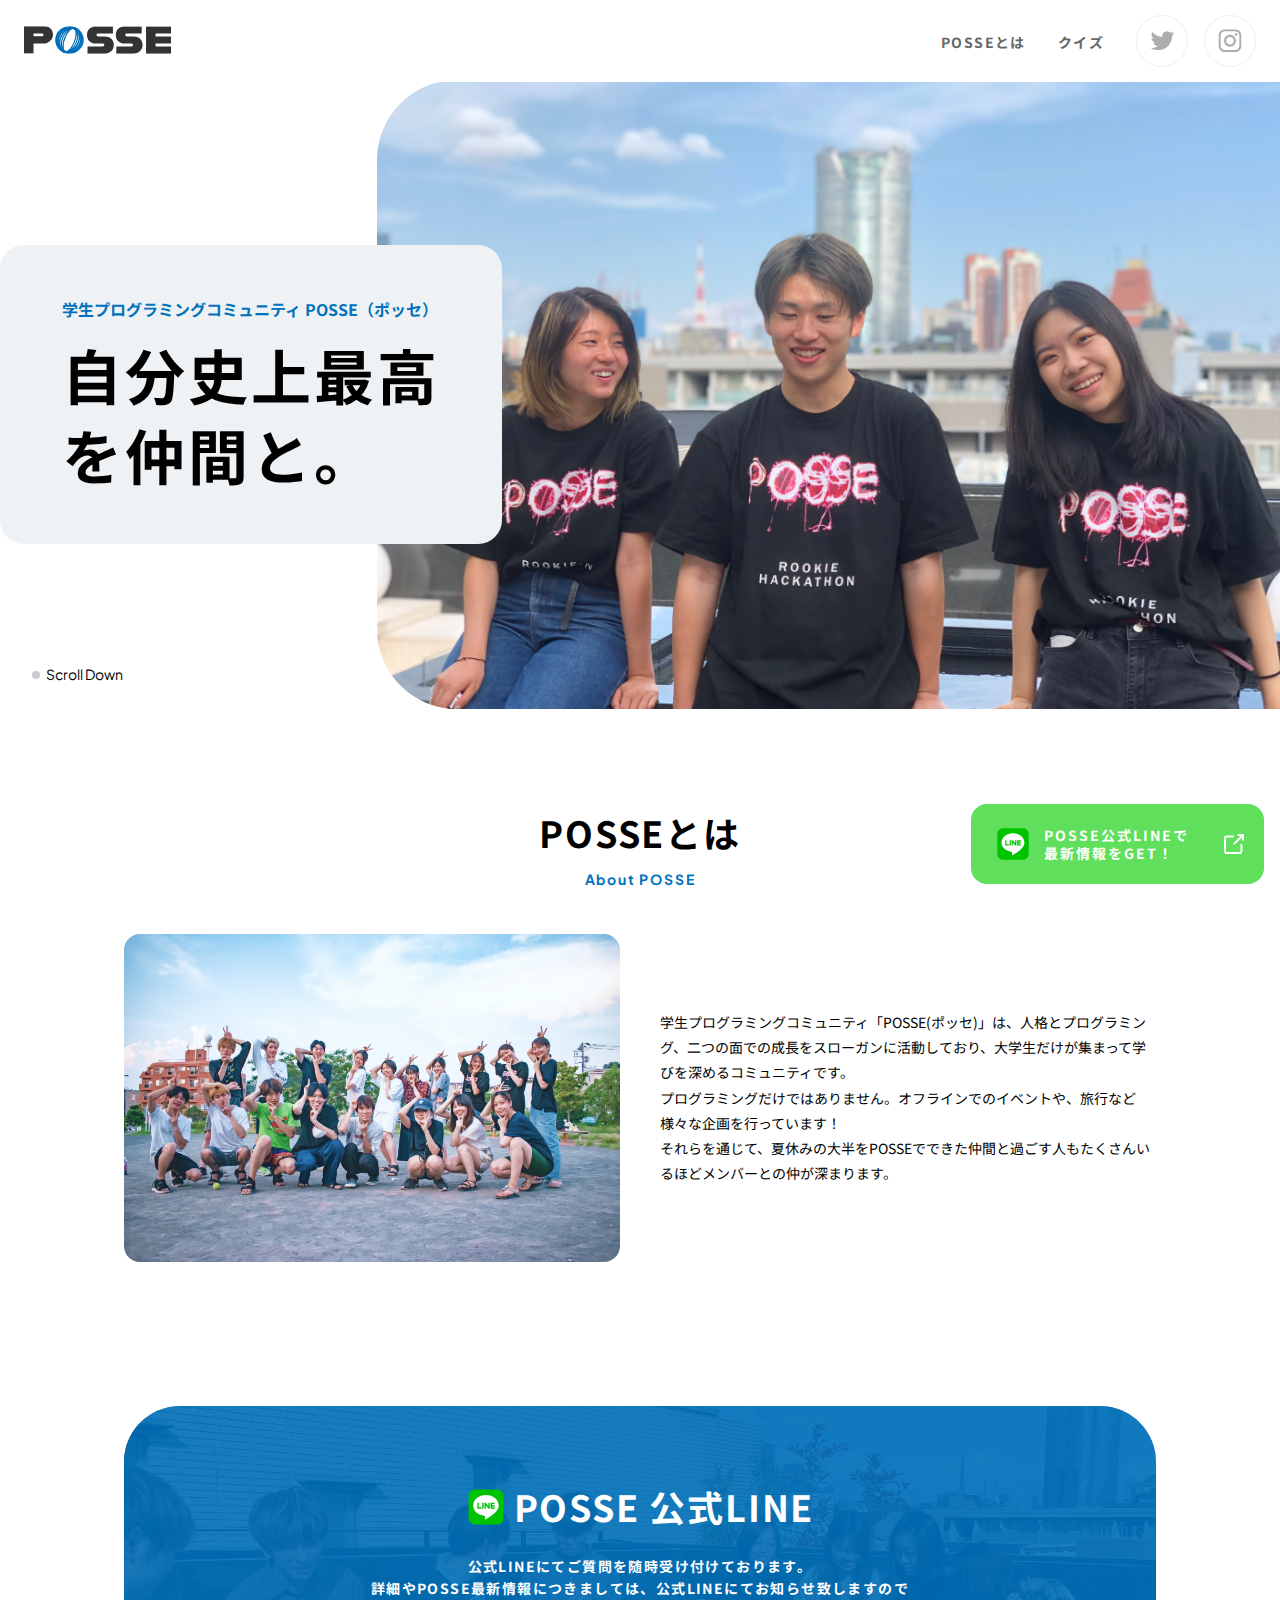
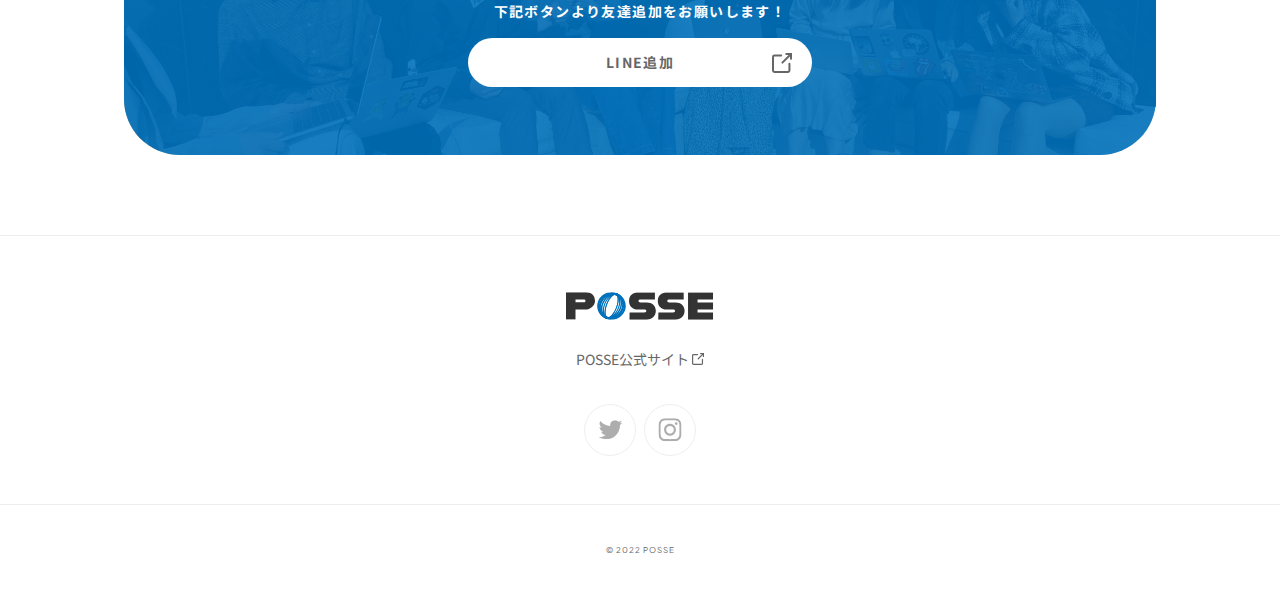
==== POSSE課題/index.html @ b71127c2 "クイズページの見た目を修正しました" ====
<!DOCTYPE html>
<html lang="ja">
<head>
  <meta charset="UTF-8">
  <meta http-equiv="X-UA-Compatible" content="IE=edge">
  <meta name="viewport" content="width=device-width, initial-scale=1.0">
  <title>POSSE 初めてのweb製作</title>
  <link rel="stylesheet" href="normalize.css">
  <link rel="stylesheet" href="style.css">
  <!-- Google Fonts 読み込み -->
  <link rel="preconnect" href="https://fonts.google.com/">
  <link rel="preconnect" href="https://fonts.gstatic.com" crossorigin>
  <link rel="stylesheet" href="https://fonts.googleapis.com/css2?family=Noto+Sans+JP:wght@400;700&family=Plus+Jakarta+Sans:wght@400;700&display=swap">
</head>

<body>
  <!-- header -->
  <header class="header_inner">
    <div class="header_logo">
      <img src="./assets-ph1-website-main/img/logo.svg" alt="POSSE">
    </div>
    <nav class="header_nav">
      <ul class="header_nav_list">
        <li class="header_nav_item">
          <a href="top.html" class="header_nav_item_link">POSSEとは</a>
        </li>
        <li class="header_nav_item">
          <a href="./quiz/index.html" class="header_nav_item_link">クイズ</a>
        </li>
      </ul>
    </nav>
    <ul class="header_sns">
      <li class="sns_item">
        <a href="https://twitter.com/posse_program" target="_blank" class="sns_twitter">
          <img src="./assets-ph1-website-main/img/icon/icon-twitter.svg" alt="twitterアイコン" class="icon_twitter">
        </a>
      </li>
      <li class="sns_item">
        <a href="https://www.instagram.com/posse_programming/" target="_blank" class="sns_instagram">
          <img src="./assets-ph1-website-main/img/icon/icon-instagram.svg" alt="instagramアイコン" class="icon_instagram">
        </a>
      </li>      
    </ul>
  </header>

<!-- メインセクション -->
  <main>
    <section class="top-hero">
      <div class="top-hero_inner">
        <div class="top-hero_body">
          <h1 class="top-hero_body_title">学生プログラミングコミュニティ POSSE（ポッセ）</h1>
          <span class="top-hero_body_catchcopy">自分史上最高<br>を仲間と。</span>
        </div>
        <picture class="top-hero_image">
          <img src="./assets-ph1-website-main/img/img-hero.jpg" alt="scrolldown">
        </picture>
        <div class="top-hero_scroll">Scroll Down</div>
        </div>
      </div>
    </section>
    <section class="top-container">
      <div class="top-container_inner">
        <h2 class="top-container_heading">
          POSSEとは<span class="heading_caption" lang="en" aria-hidden="true">About POSSE</span>
        </h2>
        <div class="top-container_body">
          <picture class="top-about_image">
            <img src="./assets-ph1-website-main/img/img-about.jpg" alt="POSSEメンバー集合写真" class="about_img">
          </picture>
          <div class="top-about_content">
            <p>学生プログラミングコミュニティ「POSSE(ポッセ)」は、人格とプログラミング、二つの面での成長をスローガンに活動しており、大学生だけが集まって学びを深めるコミュニティです。<br>プログラミングだけではありません。オフラインでのイベントや、旅行など様々な企画を行っています！<br>それらを通じて、夏休みの大半をPOSSEでできた仲間と過ごす人もたくさんいるほどメンバーとの仲が深まります。</p>
          </div>
        </div>
      </div>
    </section>
  </main>

  <!-- 公式LINE -->
  <div class="officialline">
    <div class="officialline_container">
      <div class="officialline_body">
        <div class="officialline_body_inner">
          <h2 class="officialline_top">
            <img src="./assets-ph1-website-main/img/icon/icon-line.svg" alt="lineアイコン" class="official_line_icon">
            POSSE 公式LINE
          </h2>
          <div class="officialline_content">
            <p>公式LINEにてご質問を随時受け付けております。<br>
              詳細やPOSSE最新情報につきましては、公式LINEにてお知らせ致しますので<br>
              下記ボタンより友達追加をお願いします！</p>
          </div>
          <div class="officialline_bottom">
            <a href="https://line.me/R/ti/p/@651htnqp?from=page" target="_blank" class="officialline_button">
              LINE追加
              <img src="./assets-ph1-website-main/img/icon/icon-link-gray-dark.svg" alt="リンク" class="officialline_link">
            </a>
          </div>
        </div>
      </div>
    </div>
  </div>

  <!-- footer -->
  <footer>
    <div class="footer_line">
      <a href="https://line.me/R/ti/p/@651htnqp?from=page" target="_blank" class="footer_line_link">
        <img src="./assets-ph1-website-main/img/icon/icon-line.svg" alt="LINEアイコン" class="footer_line_icon">
        <p class="footer_line_link_text">POSSE公式LINEで<br>最新情報をGET！</p>
        <img src="./assets-ph1-website-main/img/icon/icon-link-light.svg" alt="リンク" class="footer_line_link_icon">
      </a>
    </div>
    <div class="footer_inner">
      <div class="footer_siteinfo">
        <span class="footer_logo">
          <img src="./assets-ph1-website-main/img/logo.svg" alt="POSSE">
        </span>
        <a href="https://posse-ap.com/" target="_blank" class="footer_siteinfo_link">POSSE公式サイト
          <img src="./assets-ph1-website-main/img/icon/icon-link-gray-dark.svg" alt="リンク" class="footer_siteinfo_link_icon">
        </a>
      </div>
      <div class="footer_sns">
        <ul class="footer_sns_list">
          <li class="sns_item">
            <a href="https://twitter.com/posse_program" target="_blank" class="sns_twitter">
              <img src="./assets-ph1-website-main/img/icon/icon-twitter.svg" alt="twitterアイコン" class="icon_twitter">
            </a>
          </li>
          <li class="sns_item">
            <a href="https://www.instagram.com/posse_programming/" target="_blank" class="sns_instagram">
              <img src="./assets-ph1-website-main/img/icon/icon-instagram.svg" alt="instagramアイコン" class="icon_instagram">
            </a>
          </li>
        </ul>
      </div>
    </div>
    <div class="footer_copyright">
      <small>&copy; 2022 POSSE</small>
    </div>
  </footer>

</body>
</html>
---- POSSE課題/style.css ----
body{
  font-family: "Noto Sans JP", sans-serif;
}
a{
  text-decoration: none;
}
ul{
  list-style: none;
  margin: 0;
  padding: 0;
}
.sns_instagram, .sns_twitter{
  align-items: center;
  border: solid 1px #eee;
  border-radius: 50%;
  color: #adadad;
  display: inline-flex;
  font-size: 24px;
  height: 50px;
  width: 50px;
  justify-content: center;
}
.icon_twitter{
  width: 25px;
  height: 20px;
}
.icon_instagram{
  width: 24px;
  height: 24px;
}

/* header */
.header_inner {
  display: flex;
  align-items: center;
  padding: 15px 24px;
  background-color: #fff;
  position: fixed;
  left: 0;
  right: 0;
  top: 0;
  z-index: 1000; 
}
.header_nav{
  margin-left: auto;
}
.header_nav_list{
  display: flex;
  gap: 32px;
}
.header_nav_item_link{
  color: #666;
  font-size: 14px;
  font-weight: bold;
  letter-spacing: 0.1em;
}
.header_sns{
  margin-left: 32px;
  display: flex;
  gap: 16px;
}

/* メインセクション */
main{
  padding-top: 80px;
}
.top-hero_inner{
  display: flex;
  margin: 0 auto;
  max-width: 1280px;
  position: relative;
}
.top-hero_body{
  background-color: #eff2f5;
  border-radius: 24px;
  padding: 50px 62px;
  position: relative;
  white-space: nowrap;
  align-self: center;
}
.top-hero_body_title{
  color: #0071bc;
  font-size: 16px;
  font-weight: 700;
  line-height: 180%;
  margin: 0;
}
.top-hero_body_catchcopy{
  display: inline-block;
  font-size: 60px;
  font-weight: 700;
  letter-spacing: 0.05em;
  line-height: 80px;
  margin-top: 10px;
}
.top-hero_image{
  border-radius: 80px 0 0 80px;
  max-height: 680px;
  margin-left: -125px;
  margin-right: calc(50% - 50vw);
  display: block;
  overflow: hidden;
}
.top-hero_image img{
  height: 100%;
  width: 100%;
  object-fit: cover;
  display: block;
}
.top-hero_scroll{
  align-items: center;
  bottom: 24px;
  display: inline-flex;
  font-family: "Plus Jakarta Sans", "Noto Sans JP", sans-serif;
  font-size: 14px;
  gap: 6px;
  left: 32px;
  line-height: 150%;
  position: absolute;
}
.top-hero_scroll::before{
  background-color: #ccc;
  border-radius: 8px;
  content: "";
  display: inline-block;
  height: 8px;
  width: 8px;
}
.top-container{
  margin-top: 96px;
}
.top-container_inner{
  margin: 0 auto;
  max-width: 1032px;
  padding: 0 24px;
  width: 100%;
}
.top-container_heading{
  font-size: 36px;
  font-weight: 700;
  letter-spacing: 0.05em;
  line-height: 150%;
  text-align: center;
}
.heading_caption{
  color: #0071bc;
  display: block;
  font-family: "Plus Jakarta Sans", "Noto Sans JP", sans-serif;font-size: 14px;
  line-height: 180%;
  margin-top: 8px;
}
.top-container_body{
  display: grid;
  gap: 40px;
  grid-template-columns: repeat(2, 1fr);
  margin-top: 42px;
}
.top-about_image{
  border-radius: 16px;
  overflow: hidden;
}
.about_img{
  max-width: 100%;
  vertical-align: bottom;
}
.top-about_content{
  align-self: center;
  font-size: 14px;
  line-height: 180%;
}

/* 公式LINEセクション */
.officialline{
  margin-top: 144px;
}
.officialline_container{
  margin: 0 auto;
  padding: 0 24px;
  max-width: 1032px;
  width: 100%;
}
.officialline_body{
  background: url(./assets-ph1-website-main/img/bg-line.jpg) center center / cover;
  border-radius: 56px;
  padding: 68px;
  overflow: hidden;
  position: relative;
}
.officialline_body:before{
  background-color: rgba(0, 113, 188, 0.9);
  content: "";
  height: 100%;
  width: 100%;
  top: 0;
  left: 0;
  position: absolute;
}
.officialline_body_inner{
  position: relative;
}
.official_line_icon{
  background: radial-gradient(#fff 60%, transparent 60%);
  width: 40px;
  height: 40px;
}
.officialline_top{
  font-size: 36px;
  font-weight: 700;
  line-height: 180%;
  letter-spacing: 0.05em;
  text-align: center;
  display: flex;
  align-items: center;
  color: #fff;
  gap: 8px;
  justify-content: center;
  margin: 0;
}
.officialline_content{
  font-size: 14px;
  font-weight: 700;
  letter-spacing: 0.1em;
  line-height: 160%;
  color: #fff;
  text-align: center;
  margin-top: 16px;
}
p{
  margin: 0;
}
.officialline_bottom{
  margin-top: 16px;
  text-align: center;
}
.officialline_button{
  background-color: #fff;
  border-radius: 50px;
  color: #666;
  display: inline-block;
  font-size: 14px;
  font-weight: bold;
  letter-spacing: 0.1em;
  line-height: 180%;
  max-width: 320px;
  padding: 12px;
  position: relative;
  width: 100%;
}
.officialline_link{
  position: absolute;
  right: 20px;
  top: 50%;
  transform: translate(0, -50%);
}

/* footer */
footer{
  margin-top: 80px;
  text-align: center;
  border-top: solid 1px #eee;
}
.footer_line{
  position: fixed;
  bottom: 16px;
  right: 16px;
}
.footer_line_link{
  align-items: center;
  background-color: #5fdf5b;
  border-radius: 16px;
  box-shadow: 4px 4px 20px rgb(0 0 0 0.15);
  display: flex;
  padding: 22px 20px 22px 24px;
}
.footer_line_icon{
  width: 36px;
  height: 36px;
  background: radial-gradient(#fff 60%, transparent 60%);
  width: 36px;
  height: 36px;
}
.footer_line_link_text{
  color: #fff;
  font-size: 14px;
  font-weight: 700;
  line-height: 130%;
  letter-spacing: 0.14em;
  margin-left: 13px;
  text-align: left;
}
.footer_line_link_icon{
  line-height: 1;
  margin-left: 35px;
}
.footer_inner{
  padding: 56px 24px 48px;
}
.footer_logo{
  display: block;
}
.footer_siteinfo_link{
  display: inline-block;
  margin-top: 24px;
  color: #666;
  font-size: 14px;
  font-weight: 400px;
  line-height: 180%;
}
.footer_siteinfo_link_icon{
  width: 12.25px;
  height: 12.25px;
}
.footer_sns_list{
  display: flex;
  gap: 8px;
  justify-content: center;
  margin-top: 32px;
}
.footer_copyright{
  border-top: solid 1px #eee;
  color: #666;
  font-family: "Plus Jakarta Sans", "Noto Sans JP", sans-serif;
  font-size: 10px;
  font-weight: 400;
  letter-spacing: 0.1em;
  line-height: 13px;
  padding: 38px 24px 33px;
}
small{
  font-size: 80%;
}

/* クイズページ */
.quiz-hero{
  background: url(./assets-ph1-website-main/img/quiz/bg-hero.jpg) center center / cover;
  padding: 110px 0 76px;
}
.quiz-hero_container{
  margin: 0 auto;
  max-width: 1032px;
  padding: 0 24px;
  width: 100%;
}
.hero_title{
  color: #fff;
  font-weight: bold;
  margin: 0;
}
.hero_title_label{
  font-size: 18px;
  line-height: 1.8;
}
.hero_title_inline{
  display: block;
  font-size: 60px;
  line-height: 1.5;
  margin-top: 12px;
}
.quiz-container{
  margin: auto;
  margin-top: 120px;
  max-width: 984px;
  padding: 0 24px;
}
.quiz-box_question_title{
  margin: 0;
}
.quiz-box_label{
  background-color: #0071bc;
  border-radius: 8px;
  color: #fff;
  display: inline-block;
  font-family: "Plus Jakarta Sans", "Noto Sans JP", sans-serif;
  font-size: 36px;
  font-weight: bold;
  line-height: 1.5;
  padding: 8px 16px;
}
.quiz-box_question_title_text{
  display: block;
  font-size: 36px;
  font-weight: bold;
  line-height: 1.5;
  margin-top: 24px;
}
.quiz-box_question_image{
  margin: 64px auto;
  max-width: 718px;
}
img{
  max-width: 100%;
}
.quiz-box_label--accent{
  background-color: #e34e70;
}
.quiz-box_answer_list{
  display: grid;
  gap: 24px;
  grid-template-columns: repeat(3, 1fr);
  margin-top: 16px;
}
.quiz-box_answer_button{
  align-items: center;
  border: solid 5px #eee;
  border-radius: 8px;
  background-color: transparent;
  display: flex;
  font-size: 18px;
  font-weight: bold;
  line-height: 1.8;
  padding: 19px;
  text-align: left;
  width: 100%;
  cursor: pointer;
}
.quiz-box_answer_button:focus{
  background-color: #eff2f5;
  border: solid 5px #0071bc;
}
.icon_arrow{
  margin-left: auto;
  margin-right: 8px;
  position: relative;
  height: 14px;
  width: 11px;
  background: url(./assets-ph1-website-main/img/icon/icon-arrow.svg);
}
.quiz-box_answer_correct{
  background-color: #fff2f5;
  border-radius: 8px;
  display: none;
  margin-top: 16px;
  padding: 24px 40px;
  max-width: 984px;
}
.correct:focus ~ .quiz-box_answer_correct{
  display: block;
}
.quiz-box_answer_correct_title{
  font-size: 24px;
  font-weight: bold;
  letter-spacing: 0.05em;
  line-height: 1.5;
  margin: 0;
}
.quiz-box_answer_correct_content{
  align-items: baseline;
  display: flex;
  font-size: 18px;
  font-weight: bold;
  gap: 18px;
  line-height: 1.8;
  margin-top: 16px;
}
.quiz-answer_correct_label{
  font-family: "Plus Jakarta Sans", "Noto Sans JP", sans-serif;
  font-size: 24px;
}
.quiz-box_note{
  align-items: center;
  background-color: #f6f6f6;
  border-radius: 8px;
  font-size: 18px;
  font-weight: bold;
  gap: 16px;
  line-height: 1.8;
  margin: 0;
  margin-top: 16px;
  padding: 24px;
}
.icon_note{
  margin-right: 16px;
}
.quiz-box:not(first-of-type){
  margin-top: 120px;
}
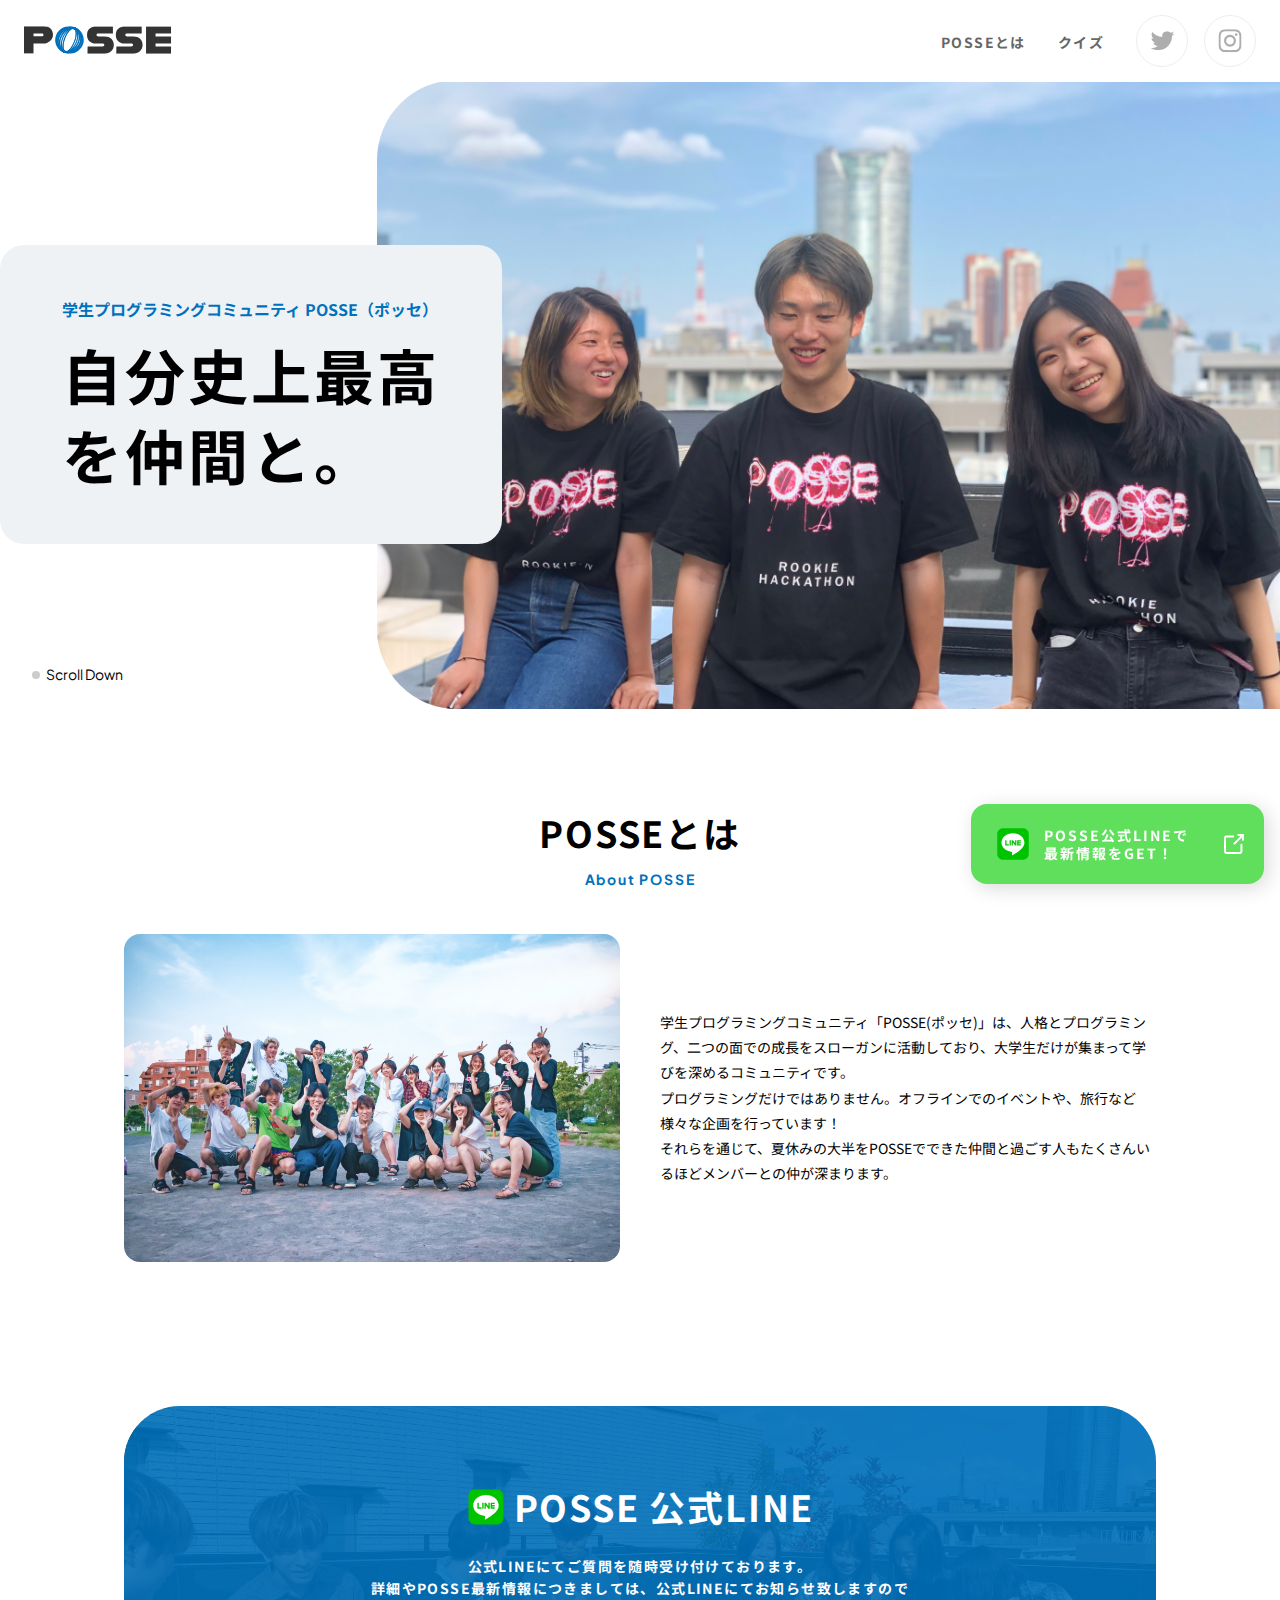
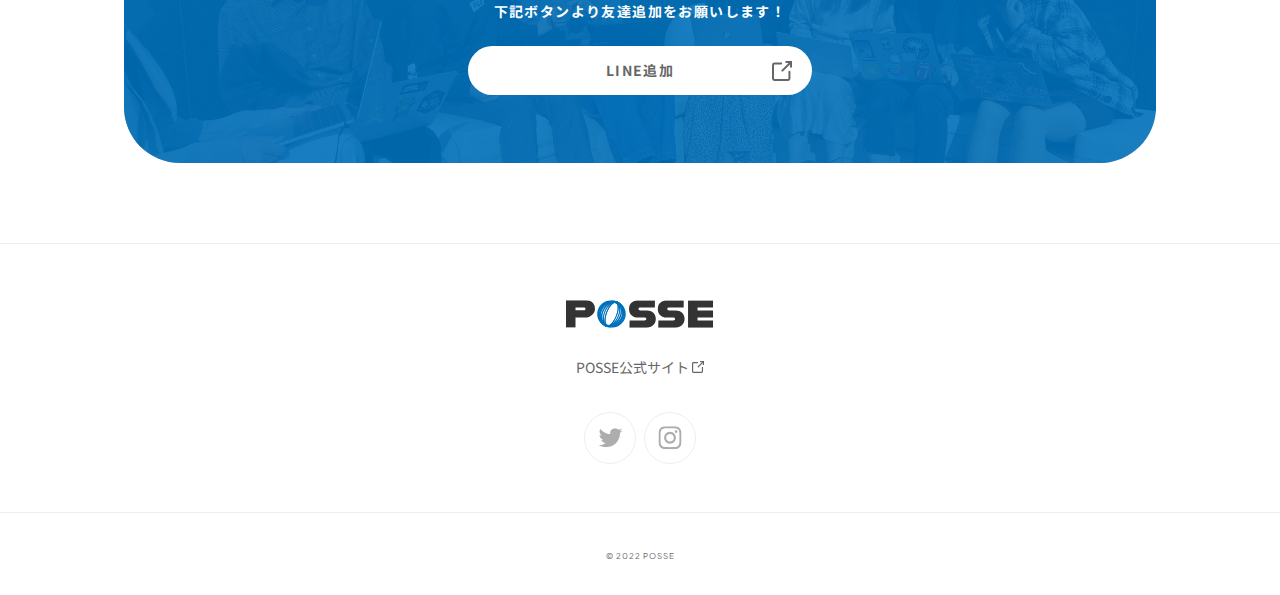
==== commit 22b7ef8e: "トップページ・メニューの見た目を整えました" ====
--- a/POSSE課題/index.html
+++ b/POSSE課題/index.html
@@ -5,8 +5,9 @@
   <meta http-equiv="X-UA-Compatible" content="IE=edge">
   <meta name="viewport" content="width=device-width, initial-scale=1.0">
   <title>POSSE 初めてのweb製作</title>
-  <link rel="stylesheet" href="normalize.css">
-  <link rel="stylesheet" href="style.css">
+  <link rel="stylesheet" href="./assets-ph1-website-main/styles/normalize.css">
+  <link rel="stylesheet" href="./assets-ph1-website-main/styles/style.css">
+  <script src="./assets-ph1-website-main/scripts/hamburger.js" defer></script>
   <!-- Google Fonts 読み込み -->
   <link rel="preconnect" href="https://fonts.google.com/">
   <link rel="preconnect" href="https://fonts.gstatic.com" crossorigin>
@@ -22,7 +23,7 @@
     <nav class="header_nav">
       <ul class="header_nav_list">
         <li class="header_nav_item">
-          <a href="top.html" class="header_nav_item_link">POSSEとは</a>
+          <a href="index.html" class="header_nav_item_link">POSSEとは</a>
         </li>
         <li class="header_nav_item">
           <a href="./quiz/index.html" class="header_nav_item_link">クイズ</a>
@@ -41,7 +42,19 @@
         </a>
       </li>      
     </ul>
+    <button class="header_hamburger" id="js-hamburger">
+      <span class="hamburger_bar" id="js-hamburgerBar1"></span>
+      <span class="hamburger_bar" id="js-hamburgerBar2"></span>
+    </button>
   </header>
+
+<!-- メニュー -->
+  <nav class="menu" id="js-menu">
+    <ul class="menu_list">
+      <li class="menu_item"><a href="index.html">POSSEとは</a></li>
+      <li class="menu_item"><a href="./quiz/index.html">クイズ</a></li>
+    </ul>
+  </nav>
 
 <!-- メインセクション -->
   <main>
@@ -76,16 +89,18 @@
   </main>
 
   <!-- 公式LINE -->
-  <div class="officialline">
+  <div class="officialline" id="js-lineSection">
     <div class="officialline_container">
       <div class="officialline_body">
         <div class="officialline_body_inner">
           <h2 class="officialline_top">
             <img src="./assets-ph1-website-main/img/icon/icon-line.svg" alt="lineアイコン" class="official_line_icon">
-            POSSE 公式LINE
+            <p class="officialline_top_text">
+              POSSE 公式LINE
+            </p>
           </h2>
           <div class="officialline_content">
-            <p>公式LINEにてご質問を随時受け付けております。<br>
+            <p class="officialline_content_text">公式LINEにてご質問を随時受け付けております。<br>
               詳細やPOSSE最新情報につきましては、公式LINEにてお知らせ致しますので<br>
               下記ボタンより友達追加をお願いします！</p>
           </div>
@@ -101,9 +116,9 @@
   </div>
 
   <!-- footer -->
-  <footer>
-    <div class="footer_line">
-      <a href="https://line.me/R/ti/p/@651htnqp?from=page" target="_blank" class="footer_line_link">
+  <footer id="js-footer">
+    <div class="footer_line" id="js-footerLine">
+      <a href="https://line.me/R/ti/p/@651htnqp?from=page" target="_blank" class="footer_line_link" id="js-footerLineLink">
         <img src="./assets-ph1-website-main/img/icon/icon-line.svg" alt="LINEアイコン" class="footer_line_icon">
         <p class="footer_line_link_text">POSSE公式LINEで<br>最新情報をGET！</p>
         <img src="./assets-ph1-website-main/img/icon/icon-link-light.svg" alt="リンク" class="footer_line_link_icon">
@@ -112,7 +127,7 @@
     <div class="footer_inner">
       <div class="footer_siteinfo">
         <span class="footer_logo">
-          <img src="./assets-ph1-website-main/img/logo.svg" alt="POSSE">
+          <img src="./assets-ph1-website-main/img/logo.svg" alt="POSSE" id="js-footerLogo">
         </span>
         <a href="https://posse-ap.com/" target="_blank" class="footer_siteinfo_link">POSSE公式サイト
           <img src="./assets-ph1-website-main/img/icon/icon-link-gray-dark.svg" alt="リンク" class="footer_siteinfo_link_icon">
@@ -133,7 +148,7 @@
         </ul>
       </div>
     </div>
-    <div class="footer_copyright">
+    <div class="footer_copyright" id="js-copyRight">
       <small>&copy; 2022 POSSE</small>
     </div>
   </footer>
--- a/POSSE課題/assets-ph1-website-main/styles/style.css
+++ b/POSSE課題/assets-ph1-website-main/styles/style.css
@@ -0,0 +1,716 @@
+body{
+  font-family: "Noto Sans JP", sans-serif;
+}
+a{
+  text-decoration: none;
+}
+ul{
+  list-style: none;
+  margin: 0;
+  padding: 0;
+}
+.sns_instagram, .sns_twitter{
+  align-items: center;
+  border: solid 1px #eee;
+  border-radius: 50%;
+  color: #adadad;
+  display: inline-flex;
+  font-size: 24px;
+  height: 50px;
+  width: 50px;
+  justify-content: center;
+}
+.icon_twitter{
+  width: 25px;
+  height: 20px;
+}
+.icon_instagram{
+  width: 24px;
+  height: 24px;
+}
+.hide{
+  display: none;
+}
+
+/* header */
+.header_inner {
+  display: flex;
+  align-items: center;
+  padding: 16px;
+  background-color: #fff;
+  position: fixed;
+  left: 0;
+  right: 0;
+  top: 0;
+  z-index: 1000; 
+}
+.header_nav{
+  display: none;
+}
+.header_sns{
+  display: none;
+}
+.header_hamburger{
+  width: 34px;
+  height: 20px;
+  position: relative;
+  display: flex;
+  margin-right: 0;
+  margin-left: auto;
+  background-color: #fff;
+  border: #fff;
+}
+.hamburger_bar{
+  display: block;
+  width: 100%;
+  height: 2px;
+  position: absolute;
+  left: 0;
+  background-color: #000;
+}
+.hamburger_bar:nth-child(1){
+  top: 0;
+}
+.hamburger_bar:nth-child(2){
+  top: 100%;
+}
+.hamburger_bar.is-active:nth-child(1){
+  top: 50%;
+  transform: rotate(45deg);
+}
+.hamburger_bar.is-active:nth-child(2){
+  top: 50%;
+  transform: rotate(135deg);
+}
+
+/* PC */
+@media (min-width: 768px){
+  .header_hamburger{
+    display: none;
+  }
+  .header_inner{
+    padding: 15px 24px;
+  }
+  .header_nav{
+    display: flex;
+    margin-left: auto;
+  }
+  .header_nav_list{
+    display: flex;
+    gap: 32px;
+  }
+  .header_nav_item_link{
+    color: #666;
+    font-size: 14px;
+    font-weight: bold;
+    letter-spacing: 0.1em;
+  }
+  .header_sns{
+    margin-left: 32px;
+    display: flex;
+    gap: 16px;
+  }
+}
+
+/* メニュー表示 */
+.menu{
+  display: none;
+}
+.menu.is-active{
+  display: block;
+  position: absolute;
+  top: 0;
+  left: 0;
+  bottom: 220px;
+  right: 0;
+  padding: 120px;
+  padding-top: 140px;
+  background-color: #fff;
+  justify-content: center;
+  align-items: center;
+  z-index: 99;
+}
+.menu_list{
+  display: flex;
+  flex-direction: column;
+  gap: 24px;
+}
+.menu_item{
+  color: #333;
+  font-size: 24px;
+  font-weight: 700;
+  line-height: 36px;
+}
+
+/* メインセクション */
+main{
+  padding-top: 56px;
+}
+.top-hero_inner{
+  display: flex;
+  flex-direction: column-reverse;
+  position: relative;
+}
+.top-hero_body{
+  background-color: #eff2f5;
+  border-radius: 24px;
+  padding: 20px 11px 20px 24px;
+  white-space: nowrap;
+  align-self: center;
+  position: absolute;
+  bottom: -86px;
+}
+.top-hero_body_title{
+  color: #0071bc;
+  font-size: 12px;
+  font-weight: 700;
+  line-height: 180%;
+  margin: 0;
+}
+.top-hero_body_catchcopy{
+  display: inline-block;
+  font-size: 28px;
+  font-weight: 700;
+  letter-spacing: 0.05em;
+  line-height: 150%;
+  margin-top: 6px;
+}
+.top-hero_body_catchcopy br{
+  display: none;
+}
+.top-hero_image{
+  width: 100%;
+}
+.top-hero_image img{
+  height: 100%;
+  width: 100%;
+  object-fit: cover;
+  display: block;
+}
+.top-hero_scroll{
+  display: none;
+}
+.top-container{
+  margin-top: 150px;
+}
+.top-container_inner{
+  margin: 0 auto;
+  max-width: 1032px;
+  padding: 0 16px;
+}
+.top-container_heading{
+  font-size: 24px;
+  font-weight: 700;
+  letter-spacing: 0.05em;
+  line-height: 180%;
+  text-align: center;
+}
+.heading_caption{
+  color: #0071bc;
+  display: block;
+  font-family: "Plus Jakarta Sans", "Noto Sans JP", sans-serif;font-size: 14px;
+  line-height: 180%;
+  margin-top: 4px;
+  width: 100%;
+}
+.top-container_body{
+  margin-top: 22px;
+}
+.about_img{
+  max-width: 100%;
+  vertical-align: bottom;
+  border-radius: 16px;
+}
+.top-about_content{
+  align-self: center;
+  font-size: 14px;
+  line-height: 180%;
+  margin-top: 16px;
+}
+
+/* PC */
+@media (min-width: 768px) {
+  main{
+    padding-top: 80px;
+  }
+  .top-hero_inner{
+    flex-direction: row;
+    margin: 0 auto;
+    max-width: 1280px;
+  }
+  .top-hero_body{
+    padding: 50px 62px;
+    position: relative;
+    bottom: 0;
+  }
+  .top-hero_body_title{
+    font-size: 16px;
+  }
+  .top-hero_body_catchcopy{
+    font-size: 60px;
+    line-height: 80px;
+    margin-top: 10px;
+  }
+  .top-hero_body_catchcopy br{
+    display: block;
+  }
+  .top-hero_image{
+    border-radius: 80px 0 0 80px;
+    max-height: 680px;
+    margin-left: -125px;
+    margin-right: calc(50% - 50vw);
+    display: block;
+    overflow: hidden;
+  }
+  .top-hero_scroll{
+    align-items: center;
+    bottom: 24px;
+    display: inline-flex;
+    font-family: "Plus Jakarta Sans", "Noto Sans JP", sans-serif;
+    font-size: 14px;
+    gap: 6px;
+    left: 32px;
+    line-height: 150%;
+    position: absolute;
+  }
+  .top-hero_scroll::before{
+    background-color: #ccc;
+    border-radius: 8px;
+    content: "";
+    display: inline-block;
+    height: 8px;
+    width: 8px;
+  }
+  .top-container{
+    margin-top: 96px;
+  }
+  .top-container_inner{
+    padding: 0 24px;
+    width: 100%;
+  }
+  .top-container_heading{
+    font-size: 36px;
+    line-height: 150%;
+  }
+  .heading_caption{
+    margin-top: 8px;
+  }
+  .top-container_body{
+    display: grid;
+    gap: 40px;
+    grid-template-columns: repeat(2, 1fr);
+    margin-top: 42px;
+  }
+  .top-about_content{
+    margin-top: 0;
+  }
+}
+
+/* 公式LINEセクション */
+.officialline{
+  margin-top: 63px;
+}
+.officialline_container{
+  margin: 0 auto;
+  padding: 0 16px;
+  max-width: 1032px;
+}
+.officialline_body{
+  background: url(../img/bg-line.jpg) center center / cover;
+  border-radius: 28px;
+  padding: 40px 24px;
+  overflow: hidden;
+  position: relative;
+}
+.officialline_body:before{
+  background-color: rgba(0, 113, 188, 0.9);
+  content: "";
+  height: 100%;
+  width: 100%;
+  top: 0;
+  left: 0;
+  position: absolute;
+}
+.officialline_body_inner{
+  position: relative;
+}
+.official_line_icon{
+  background: radial-gradient(#fff 60%, transparent 60%);
+  width: 40px;
+  height: 40px;
+}
+.officialline_top{
+  font-size: 24px;
+  font-weight: 700;
+  line-height: 180%;
+  letter-spacing: 0.05em;
+  text-align: center;
+  align-items: center;
+  color: #fff;
+  justify-content: center;
+  margin: 0;
+}
+.officialline_top_text{
+  margin-top: 4px;
+  margin-bottom: 0;
+}
+.officialline_content{
+  font-size: 14px;
+  font-weight: 700;
+  letter-spacing: 0.1em;
+  line-height: 160%;
+  color: #fff;
+  margin-top: 8px;
+}
+.officialline_content_text{
+  margin: 0;
+}
+.officialline_bottom{
+  margin-top: 34px;
+  text-align: center;
+}
+.officialline_button{
+  background-color: #fff;
+  border-radius: 50px;
+  color: #666;
+  display: inline-block;
+  font-size: 14px;
+  font-weight: bold;
+  letter-spacing: 0.1em;
+  line-height: 180%;
+  max-width: 320px;
+  padding: 12px;
+  position: relative;
+  width: 90%;
+}
+.officialline_link{
+  position: absolute;
+  right: 20px;
+  top: 50%;
+  transform: translate(0, -50%);
+}
+
+/* PC */
+@media (min-width: 768px) {
+  .officialline{
+    margin-top: 144px;
+  }
+  .officialline_container{
+    padding: 0 24px;
+  }
+  .officialline_body{
+    border-radius: 56px;
+    padding: 68px;
+  }
+  .officialline_top{
+    font-size: 36px;
+    display: flex;
+    gap: 8px;
+  }
+  .officialline_top_text{
+    margin-top: 0;
+  }
+  .officialline_content{
+    margin-top: 16px;
+    text-align: center;
+  }
+  .officialline_bottom{
+    margin-top: 24px;
+    width: 100%;
+  }
+}
+
+/* footer */
+footer{
+  margin-top: 80px;
+  text-align: center;
+  border-top: solid 1px #eee;
+  width: 100%;
+}
+footer.is-changed{
+  position: absolute;
+  bottom: 0px;
+  display: grid;
+  justify-content: center;
+}
+.footer_line{
+  position: fixed;
+  bottom: 0;
+  right: 0;
+  left: 0;
+  z-index: 100;
+}
+.footer_line.is-changed{
+  margin: 0 16px;
+  bottom: 159px;
+}
+.footer_line_link{
+  align-items: center;
+  background-color: #5fdf5b;
+  display: flex;
+  padding: 10px;
+  justify-content: center;
+}
+.footer_line_link.is-changed{
+  border-radius: 30px;
+}
+.footer_line_icon{
+  width: 28px;
+  height: 28px;
+  background: radial-gradient(#fff 60%, transparent 60%);
+}
+.footer_line_link_text{
+  color: #fff;
+  font-size: 14px;
+  font-weight: 700;
+  line-height: 130%;
+  letter-spacing: 0.14em;
+  margin: 0;
+  margin-left: 8px;
+  text-align: left;
+}
+.footer_line_link_text br{
+  display: none;
+}
+.footer_line_link_icon{
+  line-height: 1;
+  margin-left: 8px;
+}
+.footer_inner{
+  padding: 56px 24px 32px;
+}
+.footer_logo{
+  display: block;
+}
+.footer_siteinfo_link{
+  display: inline-block;
+  margin-top: 24px;
+  color: #666;
+  font-size: 14px;
+  font-weight: 400;
+  line-height: 180%;
+}
+.footer_siteinfo_link_icon{
+  width: 12.25px;
+  height: 12.25px;
+}
+.footer_sns{
+  z-index: 100;
+}
+.footer_sns_list{
+  display: flex;
+  gap: 8px;
+  justify-content: center;
+  margin-top: 24px;
+}
+.footer_copyright{
+  border-top: solid 1px #eee;
+  color: #666;
+  font-family: "Plus Jakarta Sans", "Noto Sans JP", sans-serif;
+  font-size: 10px;
+  font-weight: 400;
+  letter-spacing: 0.1em;
+  line-height: 13px;
+  padding: 32px 24px;
+  z-index: 100;
+}
+small{
+  font-size: 80%;
+}
+
+/* PC */
+@media (min-width: 768px) {
+  .footer_line{
+    bottom: 16px;
+    right: 16px;
+    left: auto;
+  }
+  .footer_line_link{
+    border-radius: 16px;
+    box-shadow: 4px 4px 20px rgb(0 0 0 / 0.15);
+    padding: 22px 20px 22px 24px;
+  }
+  .footer_line_icon{
+    width: 36px;
+    height: 36px;
+  }
+  .footer_line_link_text{
+    margin-left: 13px;
+  }
+  .footer_line_link_text br{
+    display: block;
+  }
+  .footer_line_link_icon{
+    margin-left: 35px;
+  }
+  .footer_inner{
+    padding: 56px 24px 48px;
+  }
+  .footer_sns_list{
+    margin-top: 32px;
+  }
+  .footer_copyright{
+    padding-top: 36px;
+  }
+}
+
+/* クイズページ */
+.quiz-hero{
+  background: url(../img/quiz/bg-hero.jpg) center center / cover;
+  padding: 110px 0 76px;
+}
+.quiz-hero_container{
+  margin: 0 auto;
+  max-width: 1032px;
+  padding: 0 24px;
+  width: 100%;
+}
+.hero_title{
+  color: #fff;
+  font-weight: bold;
+  margin: 0;
+}
+.hero_title_label{
+  font-size: 18px;
+  line-height: 1.8;
+}
+.hero_title_inline{
+  display: block;
+  font-size: 60px;
+  line-height: 1.5;
+  margin-top: 12px;
+}
+.quiz-container{
+  margin: auto;
+  margin-top: 120px;
+  max-width: 984px;
+  padding: 0 24px;
+}
+.quiz-box_question_title{
+  margin: 0;
+}
+.quiz-box_label{
+  background-color: #0071bc;
+  border-radius: 8px;
+  color: #fff;
+  display: inline-block;
+  font-family: "Plus Jakarta Sans", "Noto Sans JP", sans-serif;
+  font-size: 36px;
+  font-weight: bold;
+  line-height: 1.5;
+  padding: 8px 16px;
+}
+.quiz-box_question_title_text{
+  display: block;
+  font-size: 36px;
+  font-weight: bold;
+  line-height: 1.5;
+  margin-top: 24px;
+}
+.quiz-box_question_image{
+  margin: 64px auto;
+  max-width: 718px;
+}
+img{
+  max-width: 100%;
+}
+.quiz-box_label--accent{
+  background-color: #e34e70;
+}
+.quiz-box_answer_list{
+  display: grid;
+  gap: 24px;
+  grid-template-columns: repeat(3, 1fr);
+  margin-top: 16px;
+}
+.quiz-box_answer_button{
+  align-items: center;
+  border: solid 5px #eee;
+  border-radius: 8px;
+  background-color: transparent;
+  display: flex;
+  font-size: 18px;
+  font-weight: bold;
+  line-height: 1.8;
+  padding: 19px;
+  text-align: left;
+  width: 100%;
+  cursor: pointer;
+  color: #000;
+}
+.quiz-box_answer_button.is-selected{
+  background-color: #eff2f5;
+  border: solid 5px #0071bc;
+}
+.quiz-box_answer_button:disabled{
+  cursor: default;
+}
+.icon_arrow{
+  margin-left: auto;
+  position: relative;
+  height: 14px;
+  width: 11px;
+  background: url(../img/icon/icon-arrow.svg);
+}
+.quiz-box_answer_button:disabled .icon_arrow{
+  display: none;
+}
+.quiz-box_answer_correct{
+  background-color: #fff2f5;
+  border-radius: 8px;
+  display: none;
+  margin-top: 16px;
+  padding: 24px 40px;
+  max-width: 984px;
+}
+.quiz-box_answer_correct.is-correct{
+  display: block;
+}
+.quiz-box_answer_correct.is-incorrect{
+  background-color: #eff2f5;
+  display: block;
+}
+.quiz-box_answer_correct_title{
+  font-size: 24px;
+  font-weight: bold;
+  letter-spacing: 0.05em;
+  line-height: 1.5;
+  margin: 0;
+}
+.quiz-box_answer_correct_title.is-correct{
+  color: #e34e70;
+}
+.quiz-box_answer_correct_title.is-incorrect{
+  color: #0071bc;
+}
+.quiz-box_answer_correct_content{
+  align-items: baseline;
+  display: flex;
+  font-size: 18px;
+  font-weight: bold;
+  gap: 18px;
+  line-height: 1.8;
+  margin-top: 16px;
+}
+.quiz-answer_correct_label{
+  font-family: "Plus Jakarta Sans", "Noto Sans JP", sans-serif;
+  font-size: 24px;
+}
+.quiz-box_note{
+  align-items: center;
+  background-color: #f6f6f6;
+  border-radius: 8px;
+  font-size: 18px;
+  font-weight: bold;
+  gap: 16px;
+  line-height: 1.8;
+  margin: 0;
+  margin-top: 16px;
+  padding: 24px;
+}
+.icon_note{
+  margin-right: 16px;
+}
+.quiz-box:not(:first-of-type){
+  margin-top: 120px;
+}
